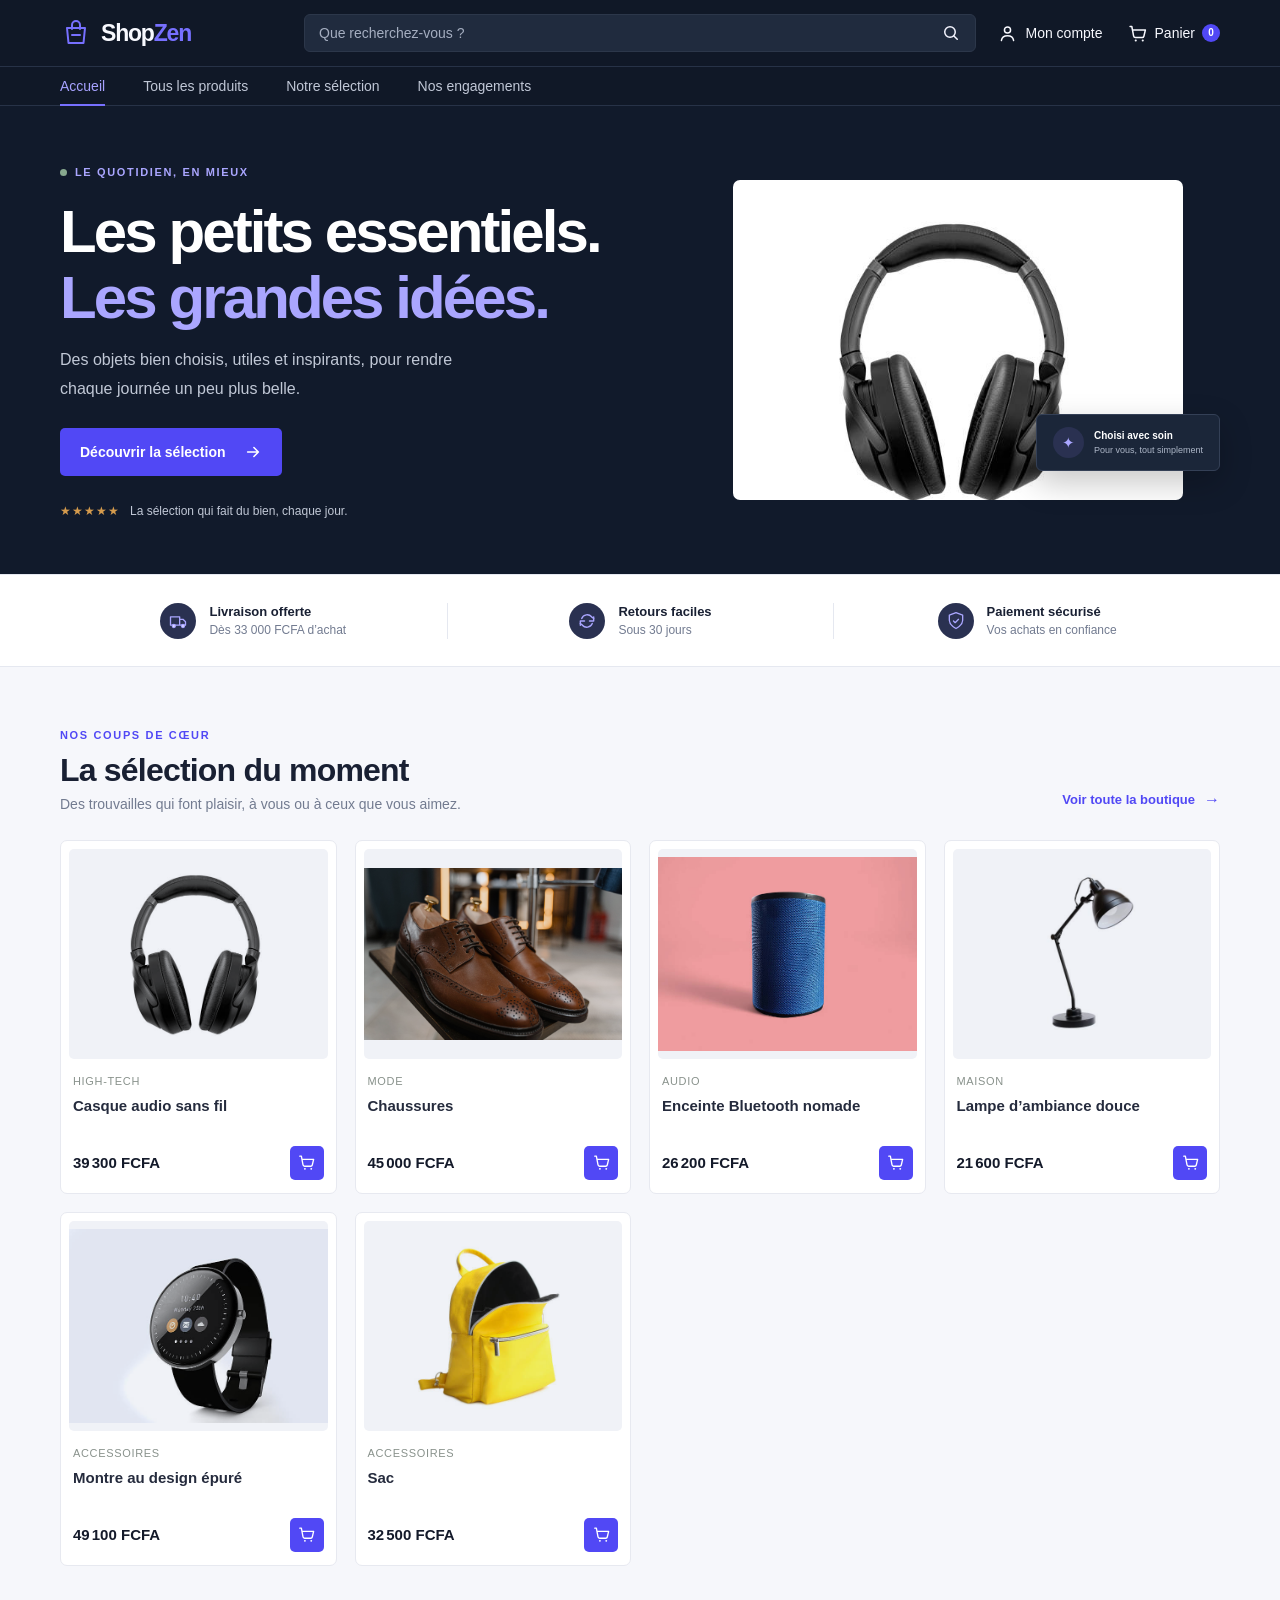
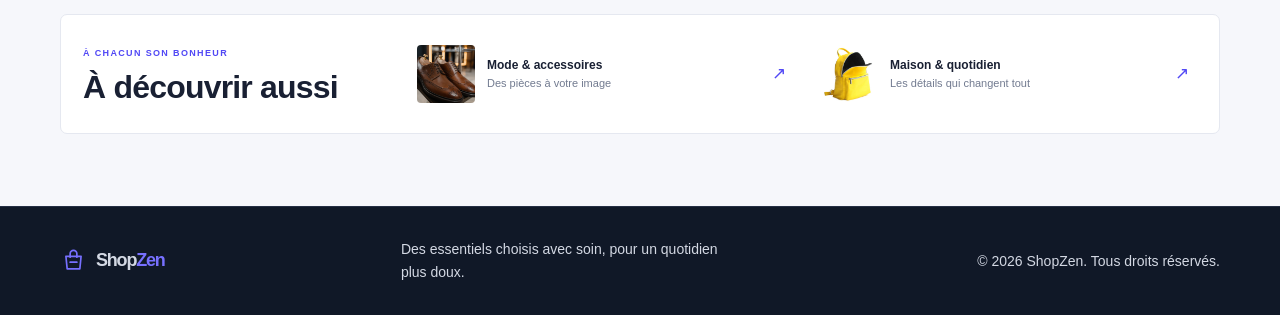
==== index.html @ 09179ea9 "Initial commit: ShopZen" ====
<!doctype html>
<html lang="fr">
  <head>
    <!-- Informations utilisées par le navigateur et les moteurs de recherche. -->
    <meta charset="UTF-8" />
    <meta name="viewport" content="width=device-width, initial-scale=1.0" />
    <meta
      name="description"
      content="Découvrez la sélection ShopZen : des objets utiles et bien pensés pour votre quotidien."
    />
    <title>ShopZen — Les essentiels du quotidien</title>
    <!-- Charge les styles de la page. -->
    <link rel="stylesheet" href="css/style.css" />
  </head>
  <body>
    <!-- Bandeau qui annonce la livraison offerte et les retours. -->
    <div class="announcement">
      <p>
        Livraison offerte dès 33 000 FCFA d’achat
        <span aria-hidden="true">✦</span> Retours gratuits sous 30 jours
      </p>
    </div>

    <!-- En-tête avec le logo, la recherche, les liens et le menu principal. -->
    <header class="site-header">
      <div class="header-main page-container">
        <!-- Le logo ramène à la page d’accueil. -->
        <a class="brand" href="index.html" aria-label="ShopZen, accueil">
          <span class="brand-mark" aria-hidden="true">
            <svg viewBox="0 0 32 32" fill="none">
              <path
                d="M7 11h18l-1.5 15h-15L7 11Z"
                stroke="currentColor"
                stroke-width="2"
                stroke-linejoin="round"
              />
              <path
                d="M12 12V8a4 4 0 0 1 8 0v4"
                stroke="currentColor"
                stroke-width="2"
                stroke-linecap="round"
              />
              <path
                d="M12 18h8"
                stroke="currentColor"
                stroke-width="2"
                stroke-linecap="round"
              />
            </svg>
          </span>
          <span>Shop<span class="brand-accent">Zen</span></span>
        </a>

        <!-- Formulaire de recherche : le texte saisi est envoyé à produits.html. -->
        <form class="search-form" action="produits.html" role="search">
          <label class="visually-hidden" for="site-search"
            >Rechercher un produit</label
          >
          <input
            id="site-search"
            type="search"
            name="recherche"
            placeholder="Que recherchez-vous ?"
            autocomplete="off"
          />
          <button type="submit" aria-label="Lancer la recherche">
            <svg viewBox="0 0 24 24" fill="none" aria-hidden="true">
              <circle
                cx="10.8"
                cy="10.8"
                r="6.3"
                stroke="currentColor"
                stroke-width="1.8"
              />
              <path
                d="m15.5 15.5 4 4"
                stroke="currentColor"
                stroke-width="1.8"
                stroke-linecap="round"
              />
            </svg>
          </button>
        </form>

        <!-- Liens vers le compte et le panier. -->
        <div class="header-actions">
          <a class="header-link account-link" href="connexion.html">
            <svg viewBox="0 0 24 24" fill="none" aria-hidden="true">
              <circle
                cx="12"
                cy="8"
                r="3.5"
                stroke="currentColor"
                stroke-width="1.7"
              />
              <path
                d="M5 20c.6-3.3 3.3-5.3 7-5.3s6.4 2 7 5.3"
                stroke="currentColor"
                stroke-width="1.7"
                stroke-linecap="round"
              />
            </svg>
            <span>Mon compte</span>
          </a>
          <a class="header-link cart-link" href="panier.html">
            <span class="cart-icon">
              <svg viewBox="0 0 24 24" fill="none" aria-hidden="true">
                <path
                  d="M3.5 4h2l2.1 11.1a2 2 0 0 0 2 1.6h7.8a2 2 0 0 0 1.9-1.5L21 8H6.2"
                  stroke="currentColor"
                  stroke-width="1.7"
                  stroke-linecap="round"
                  stroke-linejoin="round"
                />
                <circle cx="10" cy="20" r="1.2" fill="currentColor" />
                <circle cx="18" cy="20" r="1.2" fill="currentColor" />
              </svg>
            </span>
            <span>Panier</span>
            <span
              id="cart-count-header"
              class="cart-count-header"
              aria-label="0 article au panier"
              >0</span
            >
          </a>
        </div>
      </div>

      <!-- Menu de navigation principal. -->
      <nav class="main-nav" aria-label="Navigation principale">
        <div class="page-container nav-inner">
          <a class="nav-current" href="index.html">Accueil</a>
          <a href="produits.html">Tous les produits</a>
          <a href="#selection">Notre sélection</a>
          <a href="#engagements">Nos engagements</a>
        </div>
      </nav>
    </header>

    <!-- Contenu principal de la page. -->
    <main>
      <!-- Présentation de la boutique et lien vers la sélection. -->
      <section class="hero page-container" aria-labelledby="hero-title">
        <div class="hero-copy">
          <span class="eyebrow"
            ><span class="eyebrow-dot"></span> Le quotidien, en mieux</span
          >
          <h1 id="hero-title">
            Les petits essentiels.<br /><span>Les grandes idées.</span>
          </h1>
          <p>
            Des objets bien choisis, utiles et inspirants, pour rendre chaque
            journée un peu plus belle.
          </p>
          <a class="button button-primary" href="#selection">
            Découvrir la sélection
            <svg viewBox="0 0 20 20" fill="none" aria-hidden="true">
              <path
                d="M4 10h12m-5-5 5 5-5 5"
                stroke="currentColor"
                stroke-width="1.7"
                stroke-linecap="round"
                stroke-linejoin="round"
              />
            </svg>
          </a>
          <div class="hero-proof">
            <span class="proof-stars" aria-label="5 étoiles sur 5">★★★★★</span>
            <span>La sélection qui fait du bien, chaque jour.</span>
          </div>
        </div>
        <div class="hero-visual">
          <div class="hero-orb"></div>
          <div class="hero-image-wrap">
            <img
              src="images/casque.jpg"
              alt="Casque audio sélectionné par ShopZen"
            />
          </div>
          <div class="hero-note">
            <span class="note-icon" aria-hidden="true">✦</span>
            <span
              ><strong>Choisi avec soin</strong
              ><small>Pour vous, tout simplement</small></span
            >
          </div>
          <span class="hero-sparkle sparkle-one" aria-hidden="true">✳</span>
          <span class="hero-sparkle sparkle-two" aria-hidden="true">✦</span>
        </div>
      </section>

      <!-- Les principaux avantages proposés par la boutique. -->
      <section
        class="benefits"
        id="engagements"
        aria-label="Les engagements ShopZen"
      >
        <div class="page-container benefits-grid">
          <article class="benefit">
            <span class="benefit-icon" aria-hidden="true">
              <svg viewBox="0 0 24 24" fill="none">
                <path
                  d="M3 7h11v10H3zM14 10h4l3 3v4h-7z"
                  stroke="currentColor"
                  stroke-width="1.6"
                  stroke-linejoin="round"
                />
                <circle
                  cx="7"
                  cy="18"
                  r="1.8"
                  fill="white"
                  stroke="currentColor"
                  stroke-width="1.6"
                />
                <circle
                  cx="18"
                  cy="18"
                  r="1.8"
                  fill="white"
                  stroke="currentColor"
                  stroke-width="1.6"
                />
              </svg>
            </span>
            <span
              ><strong>Livraison offerte</strong
              ><small>Dès 33 000 FCFA d’achat</small></span
            >
          </article>
          <article class="benefit">
            <span class="benefit-icon" aria-hidden="true">
              <svg viewBox="0 0 24 24" fill="none">
                <path
                  d="M20 7v5h-5M4 17v-5h5"
                  stroke="currentColor"
                  stroke-width="1.7"
                  stroke-linecap="round"
                  stroke-linejoin="round"
                />
                <path
                  d="M5.7 9a7 7 0 0 1 11.8-2L20 9M4 15l2.5 2a7 7 0 0 0 11.8-2"
                  stroke="currentColor"
                  stroke-width="1.7"
                  stroke-linecap="round"
                  stroke-linejoin="round"
                />
              </svg>
            </span>
            <span
              ><strong>Retours faciles</strong
              ><small>Sous 30 jours</small></span
            >
          </article>
          <article class="benefit">
            <span class="benefit-icon" aria-hidden="true">
              <svg viewBox="0 0 24 24" fill="none">
                <path
                  d="M12 21s8-4 8-10V5l-8-3-8 3v6c0 6 8 10 8 10Z"
                  stroke="currentColor"
                  stroke-width="1.6"
                  stroke-linejoin="round"
                />
                <path
                  d="m9 12 2 2 4-4"
                  stroke="currentColor"
                  stroke-width="1.6"
                  stroke-linecap="round"
                  stroke-linejoin="round"
                />
              </svg>
            </span>
            <span
              ><strong>Paiement sécurisé</strong
              ><small>Vos achats en confiance</small></span
            >
          </article>
        </div>
      </section>

      <!-- La grille vide sera remplie avec les produits par le fichier JavaScript. -->
      <section
        class="products-section page-container"
        id="selection"
        aria-labelledby="products-title"
      >
        <div class="section-heading">
          <div>
            <span class="eyebrow">Nos coups de cœur</span>
            <h2 id="products-title">La sélection du moment</h2>
            <p>
              Des trouvailles qui font plaisir, à vous ou à ceux que vous aimez.
            </p>
          </div>
          <a class="text-link" href="produits.html"
            >Voir toute la boutique <span aria-hidden="true">→</span></a
          >
        </div>

        <div class="product-grid" id="product-grid"></div>
      </section>

      <!-- Liens qui permettent d’explorer d’autres catégories. -->
      <section
        class="category-strip page-container"
        aria-label="Explorer par catégorie"
      >
        <div class="category-intro">
          <span class="eyebrow">À chacun son bonheur</span>
          <h2>À découvrir aussi</h2>
        </div>
        <a class="category-card" href="produits.html">
          <span class="category-thumb thumb-green"
            ><img src="images/chaussure.jpg" alt=""
          /></span>
          <span
            ><strong>Mode &amp; accessoires</strong
            ><small>Des pièces à votre image</small></span
          >
          <span class="category-arrow" aria-hidden="true">↗</span>
        </a>
        <a class="category-card" href="produits.html">
          <span class="category-thumb thumb-yellow"
            ><img src="images/sac.jpg" alt=""
          /></span>
          <span
            ><strong>Maison &amp; quotidien</strong
            ><small>Les détails qui changent tout</small></span
          >
          <span class="category-arrow" aria-hidden="true">↗</span>
        </a>
      </section>
    </main>

    <!-- Bas de page avec le logo et les informations de la boutique. -->
    <footer class="site-footer">
      <div class="page-container footer-inner">
        <a class="brand footer-brand" href="index.html">
          <span class="brand-mark" aria-hidden="true">
            <svg viewBox="0 0 32 32" fill="none">
              <path
                d="M7 11h18l-1.5 15h-15L7 11Z"
                stroke="currentColor"
                stroke-width="2"
                stroke-linejoin="round"
              />
              <path
                d="M12 12V8a4 4 0 0 1 8 0v4"
                stroke="currentColor"
                stroke-width="2"
                stroke-linecap="round"
              />
              <path
                d="M12 18h8"
                stroke="currentColor"
                stroke-width="2"
                stroke-linecap="round"
              />
            </svg>
          </span>
          <span>Shop<span class="brand-accent">Zen</span></span>
        </a>
        <p>Des essentiels choisis avec soin, pour un quotidien plus doux.</p>
        <span class="copyright">© 2026 ShopZen. Tous droits réservés.</span>
      </div>
    </footer>
    <p
      id="cart-feedback"
      class="cart-feedback"
      role="status"
      aria-live="polite"
    ></p>
    <!-- Charge le script qui affiche les produits dans la grille. -->
    <script src="js/produits.js"></script>
    <script src="js/app.js"></script>
  </body>
</html>
---- css/style.css ----
:root {
  color-scheme: light;
  --ink: #202a28;
  --muted: #78817d;
  --green: #386d5b;
  --green-dark: #2d594a;
  --green-light: #eaf1ec;
  --cream: #f7f7f2;
  --line: #e9ece7;
  --white: #fff;
  --font: "Segoe UI", "Helvetica Neue", Arial, sans-serif;
}

* {
  box-sizing: border-box;
}

html {
  scroll-behavior: smooth;
}

body {
  margin: 0;
  background: var(--white);
  color: var(--ink);
  font-family: var(--font);
  -webkit-font-smoothing: antialiased;
}

a {
  color: inherit;
  text-decoration: none;
}

button,
input {
  font: inherit;
}

.page-container {
  width: min(1160px, calc(100% - 64px));
  margin-inline: auto;
}

.visually-hidden {
  position: absolute;
  width: 1px;
  height: 1px;
  padding: 0;
  margin: -1px;
  overflow: hidden;
  clip: rect(0, 0, 0, 0);
  white-space: nowrap;
  border: 0;
}

.announcement {
  min-height: 34px;
  display: grid;
  place-items: center;
  padding: 6px 16px;
  background: var(--green-dark);
  color: var(--white);
  text-align: center;
  font-size: 11px;
  letter-spacing: 0.045em;
}

.announcement p {
  margin: 0;
}

.announcement span {
  margin-inline: 10px;
  color: #c6d9c7;
}

.site-header {
  background: var(--white);
}

.header-main {
  min-height: 88px;
  display: grid;
  grid-template-columns: 210px minmax(260px, 1fr) 210px;
  align-items: center;
  gap: 34px;
}

.brand {
  display: inline-flex;
  width: fit-content;
  align-items: center;
  gap: 9px;
  color: var(--ink);
  font-size: 23px;
  font-weight: 750;
  letter-spacing: -1.2px;
}

.brand-mark {
  width: 32px;
  height: 32px;
  display: grid;
  place-items: center;
  color: var(--green);
}

.brand-mark svg {
  width: 100%;
  height: 100%;
}

.brand-accent {
  color: var(--green);
}

.search-form {
  height: 44px;
  display: flex;
  align-items: center;
  overflow: hidden;
  border: 1px solid #e5e9e4;
  border-radius: 5px;
  background: #fafbf9;
  transition:
    border-color 160ms ease,
    box-shadow 160ms ease;
}

.search-form:focus-within {
  border-color: #94b3a4;
  box-shadow: 0 0 0 3px rgb(56 109 91 / 9%);
}

.search-form input {
  width: 100%;
  height: 100%;
  padding: 0 14px;
  border: 0;
  outline: 0;
  background: transparent;
  color: var(--ink);
  font-size: 13px;
}

.search-form input::placeholder {
  color: #969e99;
}

.search-form button {
  width: 48px;
  height: 100%;
  display: grid;
  flex: 0 0 48px;
  place-items: center;
  border: 0;
  background: transparent;
  color: var(--green);
  cursor: pointer;
}

.search-form button svg {
  width: 20px;
  height: 20px;
}

.header-actions {
  display: flex;
  justify-content: flex-end;
  align-items: center;
  gap: 24px;
}

.header-link {
  display: inline-flex;
  align-items: center;
  gap: 7px;
  color: #4f5954;
  font-size: 12px;
  white-space: nowrap;
  transition: color 160ms ease;
}

.header-link:hover {
  color: var(--green);
}

.header-link > svg,
.cart-icon svg {
  width: 21px;
  height: 21px;
}

.cart-link {
  position: relative;
}

.cart-count-header {
  min-width: 18px;
  height: 18px;
  display: inline-grid;
  place-items: center;
  padding-inline: 4px;
  border-radius: 9px;
  background: #5148f5;
  color: #fff;
  font-size: 10px;
  font-weight: 700;
  line-height: 1;
}

.cart-icon {
  display: inline-flex;
}

.main-nav {
  border-top: 1px solid #f0f1ee;
  border-bottom: 1px solid var(--line);
}

.nav-inner {
  min-height: 46px;
  display: flex;
  align-items: center;
  gap: 34px;
}

.nav-inner a {
  position: relative;
  display: flex;
  height: 46px;
  align-items: center;
  color: #68716c;
  font-size: 12px;
  transition: color 160ms ease;
}

.nav-inner a:hover,
.nav-inner .nav-current {
  color: var(--green);
}

.nav-inner .nav-current::after {
  position: absolute;
  right: 0;
  bottom: -1px;
  left: 0;
  height: 2px;
  background: var(--green);
  content: "";
}

.hero {
  min-height: 450px;
  display: grid;
  grid-template-columns: 1fr 0.92fr;
  align-items: center;
  gap: 54px;
  padding-block: 56px 60px;
}

.hero-copy {
  padding-block: 8px;
}

.eyebrow {
  display: inline-flex;
  align-items: center;
  gap: 8px;
  color: var(--green);
  font-size: 10px;
  font-weight: 700;
  letter-spacing: 0.15em;
  line-height: 1.5;
  text-transform: uppercase;
}

.eyebrow-dot {
  width: 7px;
  height: 7px;
  border-radius: 50%;
  background: #88a98f;
}

.hero h1 {
  margin: 18px 0 15px;
  font-size: clamp(38px, 4.2vw, 56px);
  font-weight: 600;
  letter-spacing: -2.9px;
  line-height: 1.1;
}

.hero h1 span {
  color: var(--green);
}

.hero-copy > p {
  max-width: 435px;
  margin: 0;
  color: var(--muted);
  font-size: 14px;
  line-height: 1.8;
}

.button {
  min-height: 48px;
  display: inline-flex;
  align-items: center;
  justify-content: center;
  gap: 18px;
  margin-top: 25px;
  padding: 0 20px;
  border-radius: 4px;
  font-size: 12px;
  font-weight: 650;
  transition:
    background 160ms ease,
    transform 160ms ease;
}

.button:hover {
  transform: translateY(-1px);
}

.button-primary {
  background: var(--green);
  color: var(--white);
}

.button-primary:hover {
  background: var(--green-dark);
}

.button svg {
  width: 18px;
  height: 18px;
}

.hero-proof {
  display: flex;
  align-items: center;
  gap: 10px;
  margin-top: 28px;
  color: #818a84;
  font-size: 10px;
}

.proof-stars {
  color: #d59b4d;
  font-size: 12px;
  letter-spacing: 1px;
}

.hero-visual {
  position: relative;
  min-height: 320px;
  display: grid;
  place-items: center;
  isolation: isolate;
}

.hero-orb {
  position: absolute;
  z-index: -1;
  width: min(360px, 92%);
  aspect-ratio: 1;
  border-radius: 50%;
  background: #edf2eb;
}

.hero-image-wrap {
  width: 73%;
  height: 295px;
  display: grid;
  overflow: hidden;
  place-items: center;
  border-radius: 180px 180px 10px 10px;
  background: #e6eee5;
}

.hero-image-wrap img {
  width: 100%;
  height: 100%;
  object-fit: cover;
  mix-blend-mode: multiply;
}

.hero-note {
  position: absolute;
  right: 0;
  bottom: 29px;
  display: flex;
  align-items: center;
  gap: 10px;
  padding: 12px 16px;
  border: 1px solid #eff1ed;
  border-radius: 5px;
  background: var(--white);
  box-shadow: 0 9px 28px rgb(38 57 46 / 8%);
}

.note-icon {
  width: 31px;
  height: 31px;
  display: grid;
  place-items: center;
  border-radius: 50%;
  background: var(--green-light);
  color: var(--green);
  font-size: 15px;
}

.hero-note strong,
.hero-note small {
  display: block;
}

.hero-note strong {
  font-size: 10px;
}

.hero-note small {
  margin-top: 4px;
  color: var(--muted);
  font-size: 9px;
}

.hero-sparkle {
  position: absolute;
  color: #92ac91;
}

.sparkle-one {
  top: 38px;
  left: 14%;
  font-size: 25px;
}

.sparkle-two {
  top: 76px;
  right: 10%;
  color: #d29d5d;
  font-size: 19px;
}

.benefits {
  border-block: 1px solid var(--line);
  background: #fcfcfa;
}

.benefits-grid {
  min-height: 91px;
  display: grid;
  grid-template-columns: repeat(3, 1fr);
  align-items: center;
}

.benefit {
  display: flex;
  align-items: center;
  justify-content: center;
  gap: 13px;
}

.benefit + .benefit {
  border-left: 1px solid var(--line);
}

.benefit-icon {
  width: 36px;
  height: 36px;
  display: grid;
  place-items: center;
  border-radius: 50%;
  background: var(--green-light);
  color: var(--green);
}

.benefit-icon svg {
  width: 20px;
  height: 20px;
}

.benefit strong,
.benefit small {
  display: block;
}

.benefit strong {
  font-size: 11px;
  font-weight: 650;
}

.benefit small {
  margin-top: 4px;
  color: var(--muted);
  font-size: 10px;
}

.products-section {
  padding-block: 74px 62px;
}

.section-heading {
  display: flex;
  align-items: flex-end;
  justify-content: space-between;
  gap: 24px;
  margin-bottom: 28px;
}

.section-heading h2,
.category-intro h2 {
  margin: 8px 0 7px;
  font-size: 27px;
  font-weight: 600;
  letter-spacing: -0.8px;
}

.section-heading p {
  margin: 0;
  color: var(--muted);
  font-size: 12px;
}

.text-link {
  display: inline-flex;
  align-items: center;
  gap: 9px;
  padding-bottom: 3px;
  color: var(--green);
  font-size: 11px;
  font-weight: 650;
  white-space: nowrap;
}

.text-link span {
  font-size: 16px;
  transition: transform 160ms ease;
}

.text-link:hover span {
  transform: translateX(3px);
}

.product-grid {
  display: grid;
  grid-template-columns: repeat(4, minmax(0, 1fr));
  gap: 20px;
}

.product-card {
  min-width: 0;
}

.product-image {
  position: relative;
  height: 245px;
  display: grid;
  overflow: hidden;
  place-items: center;
  border-radius: 5px;
}

.product-image-sand {
  background: #f2eee5;
}

.product-image-blue {
  background: #e9f0f2;
}

.product-image-lilac {
  background: #f0edf1;
}

.product-image-peach {
  background: #f4eee8;
}

.product-image img {
  width: 100%;
  height: 100%;
  object-fit: cover;
  transition: transform 250ms ease;
}

.product-card:hover .product-image img {
  transform: scale(1.04);
}

.product-label {
  position: absolute;
  z-index: 1;
  top: 12px;
  left: 12px;
  padding: 6px 9px;
  border-radius: 3px;
  background: var(--white);
  color: var(--green-dark);
  font-size: 9px;
  font-weight: 650;
}

.label-new {
  background: var(--green);
  color: var(--white);
}

.label-limited {
  background: #fff7e8;
  color: #9a6a2e;
}

.quick-view {
  position: absolute;
  right: 10px;
  bottom: 10px;
  left: 10px;
  display: flex;
  min-height: 36px;
  align-items: center;
  justify-content: center;
  gap: 7px;
  border-radius: 3px;
  background: rgb(255 255 255 / 94%);
  color: var(--ink);
  font-size: 10px;
  font-weight: 650;
  opacity: 0;
  transform: translateY(5px);
  transition:
    opacity 180ms ease,
    transform 180ms ease;
}

.product-card:hover .quick-view,
.product-card:focus-within .quick-view {
  opacity: 1;
  transform: translateY(0);
}

.product-info {
  padding: 14px 1px 0;
}

.product-category {
  color: #89928c;
  font-size: 9px;
  letter-spacing: 0.06em;
  text-transform: uppercase;
}

.product-info h3 {
  margin: 6px 0 12px;
  font-size: 12px;
  font-weight: 600;
}

.product-info h3 a:hover {
  color: var(--green);
}

.product-bottom {
  display: flex;
  align-items: center;
  justify-content: space-between;
}

.price {
  font-size: 12px;
  font-weight: 700;
}

.rating {
  color: #747d77;
  font-size: 10px;
}

.rating span {
  color: #d59b4d;
}

.category-strip {
  display: grid;
  grid-template-columns: 0.8fr 1fr 1fr;
  align-items: center;
  gap: 18px;
  margin-bottom: 72px;
  padding: 22px;
  border: 1px solid var(--line);
  border-radius: 5px;
  background: #fcfcfa;
}

.category-intro h2 {
  margin-bottom: 0;
  font-size: 19px;
}

.category-intro .eyebrow {
  font-size: 9px;
}

.category-card {
  min-width: 0;
  display: flex;
  align-items: center;
  gap: 12px;
  padding: 8px;
  border-radius: 4px;
  transition: background 160ms ease;
}

.category-card:hover {
  background: var(--white);
}

.category-thumb {
  width: 58px;
  height: 58px;
  flex: 0 0 58px;
  overflow: hidden;
  border-radius: 4px;
}

.category-thumb img {
  width: 100%;
  height: 100%;
  object-fit: cover;
}

.thumb-green {
  background: #e6eee5;
}

.thumb-yellow {
  background: #f3eee2;
}

.category-card strong,
.category-card small {
  display: block;
}

.category-card strong {
  font-size: 10px;
  font-weight: 650;
}

.category-card small {
  margin-top: 5px;
  color: var(--muted);
  font-size: 9px;
}

.category-arrow {
  margin-left: auto;
  color: var(--green);
  font-size: 17px;
}

/* Pied de page et textes suffisamment contrastés pour être lisibles. */
.site-footer {
  border-top: 1px solid #dfe5df;
  background: #f4f6f2;
}

.footer-inner {
  min-height: 108px;
  display: flex;
  align-items: center;
  justify-content: space-between;
  gap: 20px;
  padding-block: 18px;
}

.footer-brand {
  font-size: 18px;
}

.footer-brand .brand-mark {
  width: 27px;
  height: 27px;
}

.footer-inner p,
.copyright {
  color: #4f5954;
  font-size: 13px;
  line-height: 1.6;
}

.footer-inner p {
  max-width: 340px;
  margin: 0;
}

.copyright {
  font-size: 12px;
}

@media (max-width: 900px) {
  .page-container {
    width: min(100% - 44px, 760px);
  }

  .header-main {
    grid-template-columns: auto minmax(180px, 1fr) auto;
    gap: 20px;
  }

  .brand {
    font-size: 20px;
  }

  .header-actions {
    gap: 14px;
  }

  .header-link span:not(.cart-icon) {
    display: none;
  }

  .hero {
    min-height: 395px;
    gap: 24px;
  }

  .hero-image-wrap {
    height: 260px;
  }

  .product-grid {
    grid-template-columns: repeat(2, minmax(0, 1fr));
    row-gap: 28px;
  }

  .product-image {
    height: clamp(200px, 34vw, 285px);
  }

  .category-strip {
    grid-template-columns: 1fr 1fr;
  }

  .category-intro {
    grid-column: 1 / -1;
  }
}

@media (max-width: 600px) {
  .page-container {
    width: calc(100% - 36px);
  }

  .announcement {
    font-size: 9px;
  }

  .announcement span {
    margin-inline: 5px;
  }

  .header-main {
    min-height: auto;
    grid-template-columns: 1fr auto;
    gap: 12px;
    padding-block: 15px;
  }

  .brand {
    font-size: 20px;
  }

  .brand-mark {
    width: 28px;
    height: 28px;
  }

  .header-actions {
    gap: 13px;
  }

  .header-link > svg,
  .cart-icon svg {
    width: 20px;
    height: 20px;
  }

  .search-form {
    grid-column: 1 / -1;
    grid-row: 2;
    height: 40px;
  }

  .nav-inner {
    min-height: 42px;
    gap: 23px;
    overflow-x: auto;
    scrollbar-width: none;
  }

  .nav-inner::-webkit-scrollbar {
    display: none;
  }

  .nav-inner a {
    height: 42px;
    flex: 0 0 auto;
    font-size: 11px;
  }

  .hero {
    grid-template-columns: 1fr;
    gap: 0;
    padding-block: 45px 32px;
  }

  .hero h1 {
    margin-top: 14px;
    font-size: clamp(38px, 10vw, 49px);
    letter-spacing: -2.3px;
  }

  .hero-copy > p {
    max-width: 400px;
    font-size: 13px;
  }

  .hero-proof {
    margin-top: 20px;
  }

  .hero-visual {
    min-height: 275px;
    margin-top: 16px;
  }

  .hero-orb {
    width: min(275px, 76%);
  }

  .hero-image-wrap {
    width: 68%;
    height: 245px;
  }

  .hero-note {
    right: 0;
    bottom: 15px;
    padding: 9px 11px;
  }

  .benefits-grid {
    grid-template-columns: 1fr;
    padding-block: 8px;
  }

  .benefit {
    justify-content: flex-start;
    padding: 11px 8px;
  }

  .benefit + .benefit {
    border-top: 1px solid var(--line);
    border-left: 0;
  }

  .products-section {
    padding-block: 53px 43px;
  }

  .section-heading {
    align-items: flex-start;
    flex-direction: column;
    gap: 14px;
    margin-bottom: 21px;
  }

  .section-heading h2 {
    font-size: 24px;
  }

  .section-heading p {
    max-width: 320px;
    line-height: 1.6;
  }

  .product-grid {
    gap: 24px 12px;
  }

  .product-image {
    height: clamp(155px, 47vw, 235px);
  }

  .product-label {
    top: 8px;
    left: 8px;
    padding: 5px 6px;
    font-size: 8px;
  }

  .quick-view {
    display: none;
  }

  .product-info {
    padding-top: 10px;
  }

  .product-info h3 {
    min-height: 30px;
    margin: 5px 0 8px;
    font-size: 11px;
    line-height: 1.4;
  }

  .category-strip {
    grid-template-columns: 1fr;
    gap: 9px;
    margin-bottom: 45px;
    padding: 16px 12px;
  }

  .category-intro {
    grid-column: auto;
    padding: 0 6px 5px;
  }

  .category-card {
    padding: 7px 5px;
  }

  .footer-inner {
    min-height: 120px;
    align-items: flex-start;
    justify-content: center;
    flex-direction: column;
    gap: 8px;
    padding-block: 18px;
  }

  .footer-inner p,
  .copyright {
    font-size: 12px;
  }
}

/* Mise en page du catalogue et de la fiche produit. */
.catalog-page,
.detail-page {
  min-height: 60vh;
}

.breadcrumbs {
  display: flex;
  flex-wrap: wrap;
  align-items: center;
  gap: 10px;
  padding-top: 25px;
  color: var(--muted);
  font-size: 11px;
}

.breadcrumbs a:hover {
  color: var(--green);
}

.breadcrumbs [aria-current="page"] {
  color: var(--ink);
}

.catalog-section {
  padding-top: 49px;
}

.catalog-heading {
  align-items: flex-end;
  margin-bottom: 31px;
}

.catalog-heading h1,
.detail-intro h1 {
  margin: 9px 0 8px;
  font-size: clamp(30px, 4vw, 40px);
  font-weight: 600;
  letter-spacing: -1.5px;
}

.catalog-heading p,
.detail-intro p {
  max-width: 540px;
  margin: 0;
  color: var(--muted);
  font-size: 13px;
  line-height: 1.7;
}

.catalog-note {
  padding: 10px 13px;
  border: 1px solid var(--line);
  border-radius: 4px;
  background: #fcfcfa;
  color: var(--green);
  font-size: 10px;
  white-space: nowrap;
}

.catalog-section .product-grid {
  row-gap: 32px;
}

/* Taille des images dans la page qui présente tous les produits. */
.catalog-section .product-image {
  height: 270px;
  background: var(--cream);
}

.detail-header {
  grid-template-columns: 1fr auto;
}

/* Présentation de la fiche produit et de son message par défaut. */
.detail-page {
  padding-bottom: 70px;
}

.product-detail-section {
  max-width: 900px;
  margin: 0 auto;
  padding-top: 42px;
}

.detail-intro {
  margin-bottom: 25px;
}

.detail-intro h1 {
  font-size: clamp(28px, 4vw, 36px);
}

.product-detail-content {
  min-height: 300px;
  display: grid;
  place-items: center;
  padding: 32px;
  border: 1px solid var(--line);
  border-radius: 6px;
  background: #fcfcfa;
}

.product-detail-content.has-product {
  grid-template-columns: minmax(0, 1fr) minmax(0, 1fr);
  align-items: center;
  gap: 32px;
  place-items: stretch;
}

.detail-product-image {
  width: 100%;
  aspect-ratio: 1;
  object-fit: contain;
  background: #fff;
}

.detail-product-info h2 {
  margin: 12px 0;
  font-size: 26px;
}

.detail-product-description {
  color: var(--muted);
  font-size: 14px;
  line-height: 1.7;
}

.detail-product-price {
  margin: 22px 0 0;
  color: var(--green-dark);
  font-size: 21px;
  font-weight: 700;
}

.detail-empty {
  max-width: 390px;
  text-align: center;
}

.detail-empty-icon {
  width: 46px;
  height: 46px;
  display: inline-grid;
  place-items: center;
  border-radius: 50%;
  background: var(--green-light);
  color: var(--green);
  font-size: 20px;
}

.detail-empty h2 {
  margin: 16px 0 8px;
  font-size: 20px;
  font-weight: 600;
}

.detail-empty p {
  margin: 0;
  color: var(--muted);
  font-size: 12px;
  line-height: 1.7;
}

.detail-empty .button {
  margin-top: 19px;
}

.detail-back-link {
  display: inline-block;
  margin-top: 20px;
  color: var(--green);
  font-size: 12px;
  font-weight: 600;
}

.detail-back-link:hover {
  color: var(--green-dark);
}

@media (max-width: 900px) {
  /* Images de catalogue adaptées aux écrans moyens. */
  .catalog-section .product-image {
    height: clamp(220px, 34vw, 285px);
  }
}

@media (max-width: 600px) {
  /* Ajustements du catalogue et de la fiche produit sur téléphone. */
  .catalog-section {
    padding-top: 35px;
  }

  .catalog-heading {
    gap: 15px;
    margin-bottom: 24px;
  }

  .catalog-note {
    white-space: normal;
  }

  .catalog-section .product-image {
    height: clamp(155px, 47vw, 235px);
  }

  .detail-header {
    grid-template-columns: 1fr auto;
  }

  .detail-header .header-link:not(:last-child) {
    display: none;
  }

  .product-detail-section {
    padding-top: 30px;
  }

  .product-detail-content {
    min-height: 260px;
    padding: 22px 16px;
  }

  .product-detail-content.has-product {
    grid-template-columns: 1fr;
    gap: 20px;
  }

  .detail-product-info h2 {
    font-size: 22px;
  }

  .detail-page {
    padding-bottom: 45px;
  }
}

/* Direction visuelle inspirée de la maquette ShopZen. */
:root {
  --ink: #192033;
  --muted: #727b90;
  --green: #5148f5;
  --green-dark: #111a2b;
  --green-light: #eeefff;
  --cream: #f0f2f7;
  --line: #e5e8f0;
  --white: #fff;
}

body {
  background: #f6f7fb;
  color: var(--ink);
}

.announcement {
  display: none;
}

.site-header,
.main-nav {
  background: #101827;
  color: #fff;
}

.header-main {
  min-height: 66px;
}

.brand,
.header-link {
  color: #f8f9ff;
}

.brand-mark,
.brand-accent {
  color: #7770ff;
}

.search-form {
  height: 38px;
  border-color: #2c374a;
  border-radius: 6px;
  background: #202b3e;
}

.search-form:focus-within {
  border-color: #7770ff;
  box-shadow: 0 0 0 3px rgb(119 112 255 / 18%);
}

.search-form input,
.search-form button {
  color: #f4f5ff;
}

.search-form input::placeholder {
  color: #a5aec0;
}

.header-link:hover,
.nav-inner a:hover,
.nav-inner .nav-current {
  color: #a7a2ff;
}

.main-nav {
  border-color: #273247;
}

.nav-inner {
  min-height: 38px;
}

.nav-inner a {
  height: 38px;
  color: #c0c7d6;
}

.nav-inner .nav-current::after {
  background: #7770ff;
}

.hero.page-container {
  width: 100%;
  max-width: none;
  min-height: 420px;
  grid-template-columns: minmax(0, 1fr) minmax(0, 0.9fr);
  padding: 48px max(32px, calc((100% - 1160px) / 2));
  background: #111a2b;
  color: #fff;
}

.hero .eyebrow,
.hero h1 span {
  color: #aaa6ff;
}

.hero-copy > p,
.hero-proof {
  color: #c1c8d6;
}

.hero-image-wrap {
  width: 86%;
  height: 320px;
  border-radius: 7px;
  background: #202b3e;
}

.hero-image-wrap img {
  mix-blend-mode: normal;
}

.hero-orb,
.hero-sparkle {
  display: none;
}

.hero-note {
  border-color: #344056;
  border-radius: 6px;
  background: #1b2639;
  color: #fff;
  box-shadow: 0 12px 32px rgb(0 0 0 / 22%);
}

.hero-note small {
  color: #aeb7c8;
}

.note-icon,
.benefit-icon {
  background: #2a3151;
  color: #aaa6ff;
}

.button {
  border-radius: 5px;
}

.button-primary {
  background: #5148f5;
}

.button-primary:hover {
  background: #4138db;
}

.benefits {
  background: #fff;
}

.products-section {
  padding-block: 58px 48px;
}

.product-grid {
  gap: 18px;
}

.product-card {
  padding: 8px 8px 13px;
  overflow: hidden;
  border: 1px solid #e7e9f0;
  border-radius: 7px;
  background: #fff;
  transition:
    border-color 180ms ease,
    transform 180ms ease,
    box-shadow 180ms ease;
}

.product-card:hover {
  transform: translateY(-3px);
  border-color: #d0d0ff;
  box-shadow: 0 12px 24px rgb(28 35 64 / 8%);
}

.product-image,
.catalog-section .product-image {
  height: 210px;
  border-radius: 5px;
  background: #f0f2f7;
}

.product-image img {
  object-fit: contain;
  mix-blend-mode: multiply;
}

.quick-view {
  right: 8px;
  bottom: 8px;
  left: 8px;
  border-radius: 4px;
  background: rgb(81 72 245 / 94%);
  color: #fff;
}

.product-info {
  padding: 12px 4px 0;
}

.product-info h3 {
  min-height: 30px;
  margin: 6px 0 9px;
  color: #252b3d;
  font-size: 13px;
}

.price {
  color: #141a2a;
  font-size: 13px;
}

.quick-add {
  width: 34px;
  height: 34px;
  display: grid;
  flex: 0 0 34px;
  place-items: center;
  border: 0;
  border-radius: 5px;
  background: #5148f5;
  color: #fff;
  cursor: pointer;
  transition:
    background 160ms ease,
    transform 160ms ease;
}

.quick-add:hover {
  background: #4138db;
  transform: translateY(-1px);
}

.quick-add:focus-visible {
  outline: 2px solid #5148f5;
  outline-offset: 3px;
}

.quick-add svg {
  width: 19px;
  height: 19px;
}

.category-strip {
  border-radius: 7px;
  background: #fff;
}

.category-card:hover {
  background: #f6f6ff;
}

.catalog-page {
  width: min(1240px, calc(100% - 48px));
  min-height: 70vh;
}

.catalog-layout {
  display: grid;
  grid-template-columns: 220px minmax(0, 1fr);
  align-items: start;
  gap: 30px;
  padding-top: 26px;
}

.filter-sidebar {
  position: sticky;
  top: 20px;
  padding: 18px;
  border: 1px solid var(--line);
  border-radius: 7px;
  background: #fff;
}

.filter-heading {
  display: flex;
  align-items: center;
  justify-content: space-between;
  padding-bottom: 14px;
  border-bottom: 1px solid var(--line);
}

.filter-heading h2 {
  margin: 0;
  font-size: 16px;
}

.filter-heading button {
  padding: 4px 0;
  border: 0;
  background: none;
  color: var(--green);
  font-size: 11px;
  cursor: pointer;
}

.filter-group {
  display: grid;
  gap: 11px;
  margin: 18px 0 0;
  padding: 0;
  border: 0;
}

.filter-group legend,
.price-filter > label {
  margin-bottom: 2px;
  color: var(--ink);
  font-size: 12px;
  font-weight: 700;
}

.filter-group label {
  display: flex;
  align-items: center;
  gap: 9px;
  color: #566075;
  font-size: 12px;
  cursor: pointer;
}

.filter-group input[type="checkbox"] {
  width: 15px;
  height: 15px;
  margin: 0;
  accent-color: #5148f5;
}

.price-filter {
  grid-template-columns: 1fr auto;
  align-items: center;
  padding-top: 16px;
  border-top: 1px solid var(--line);
}

.price-filter > label {
  margin: 0;
}

.price-filter output {
  color: var(--green);
  font-size: 11px;
  font-weight: 700;
}

.price-filter input[type="range"] {
  grid-column: 1 / -1;
  width: 100%;
  accent-color: #5148f5;
}

.catalog-section {
  min-width: 0;
  padding-top: 0;
}

.catalog-heading {
  margin-bottom: 22px;
}

.catalog-heading h1 {
  font-size: clamp(27px, 3vw, 34px);
}

.catalog-note {
  border: 0;
  background: transparent;
  color: var(--muted);
}

.catalog-section .product-grid {
  grid-template-columns: repeat(3, minmax(0, 1fr));
  gap: 16px;
}

.empty-results {
  padding: 24px;
  border: 1px dashed #c8cce0;
  border-radius: 6px;
  background: #fff;
  color: var(--muted);
  font-size: 13px;
  text-align: center;
}

.product-detail-content {
  border-color: var(--line);
  border-radius: 7px;
  background: #fff;
}

.detail-product-image {
  max-height: 420px;
  border-radius: 6px;
  background: #f0f2f7;
  mix-blend-mode: multiply;
}

.detail-product-price {
  color: #5148f5;
}

.detail-back-link,
.breadcrumbs a:hover {
  color: #5148f5;
}

.cart-page {
  min-height: 68vh;
}

.cart-empty {
  min-height: 430px;
  display: flex;
  align-items: center;
  justify-content: center;
  flex-direction: column;
  padding-block: 40px;
  text-align: center;
}

#cart-empty[hidden] {
  display: none !important;
}

.cart-empty-icon {
  width: 74px;
  height: 74px;
  display: grid;
  place-items: center;
  margin-bottom: 22px;
  border-radius: 50%;
  background: #eeefff;
  color: #5148f5;
  font-size: 34px;
}

.cart-empty h1 {
  margin: 10px 0;
  font-size: clamp(26px, 4vw, 34px);
}

.cart-empty p {
  max-width: 420px;
  margin: 0;
  color: var(--muted);
  font-size: 13px;
  line-height: 1.7;
}

.cart-feedback {
  position: fixed;
  z-index: 20;
  top: 20px;
  right: 20px;
  max-width: min(360px, calc(100vw - 40px));
  margin: 0;
  padding: 14px 18px 14px 44px;
  border: 1px solid #b7e4c7;
  border-radius: 7px;
  background: #fff;
  color: #17603a;
  font-size: 13px;
  font-weight: 600;
  box-shadow: 0 12px 30px rgb(20 26 48 / 18%);
  opacity: 0;
  visibility: hidden;
  transform: translateY(-10px);
  transition:
    opacity 180ms ease,
    transform 180ms ease,
    visibility 180ms ease;
}

.cart-feedback::before {
  position: absolute;
  top: 50%;
  left: 16px;
  width: 19px;
  height: 19px;
  display: grid;
  place-items: center;
  border-radius: 50%;
  background: #24854d;
  color: #fff;
  content: "\2713";
  transform: translateY(-50%);
}

.cart-feedback.is-visible {
  opacity: 1;
  visibility: visible;
  transform: translateY(0);
}

.cart-heading {
  display: flex;
  align-items: flex-end;
  justify-content: space-between;
  gap: 20px;
  margin: 44px 0 24px;
}

.cart-heading h1 {
  margin: 8px 0 0;
  font-size: clamp(28px, 4vw, 38px);
}

.cart-heading > p {
  color: var(--muted);
  font-size: 14px;
}

.cart-layout {
  display: grid;
  grid-template-columns: minmax(0, 1fr) 290px;
  align-items: start;
  gap: 24px;
  margin-bottom: 60px;
}

.cart-items {
  border-top: 1px solid var(--line);
}

.cart-item {
  display: grid;
  grid-template-columns: 110px minmax(0, 1fr) auto;
  align-items: center;
  gap: 18px;
  padding: 16px 0;
  border-bottom: 1px solid var(--line);
}

.cart-item > img {
  width: 110px;
  aspect-ratio: 1;
  border-radius: 6px;
  background: #f0f2f7;
  object-fit: contain;
  mix-blend-mode: multiply;
}

.cart-item-info h2 {
  margin: 7px 0;
  font-size: 16px;
}

.cart-item-info p {
  margin: 0;
  color: var(--muted);
  font-size: 13px;
}

.cart-item-actions {
  display: grid;
  justify-items: end;
  gap: 9px;
}

.quantity-control {
  display: flex;
  align-items: center;
  gap: 13px;
  border: 1px solid var(--line);
  border-radius: 5px;
}

.quantity-control button {
  width: 32px;
  height: 32px;
  border: 0;
  background: transparent;
  color: var(--ink);
  font-size: 18px;
  cursor: pointer;
}

.quantity-control span {
  min-width: 16px;
  text-align: center;
}

.cart-item-actions > strong {
  font-size: 14px;
}

.remove-item {
  width: 34px;
  height: 34px;
  display: grid;
  place-items: center;
  padding: 0;
  border: 0;
  border-radius: 5px;
  background: transparent;
  color: #d92d3a;
  cursor: pointer;
}

.remove-item:hover {
  background: #fff0f1;
}

.remove-item:focus-visible {
  outline: 2px solid #d92d3a;
  outline-offset: 2px;
}

.remove-item svg {
  width: 19px;
  height: 19px;
}

.cart-summary {
  padding: 20px;
  border: 1px solid var(--line);
  border-radius: 7px;
  background: #fff;
}

.cart-summary h2 {
  margin: 0 0 20px;
  font-size: 17px;
}

.cart-total-row {
  display: flex;
  justify-content: space-between;
  padding: 16px 0;
  border-top: 1px solid var(--line);
  font-size: 14px;
}

.cart-summary .button {
  width: 100%;
  margin-top: 10px;
}

.site-footer {
  border-color: #252f44;
  background: #101827;
}

.footer-inner .brand,
.footer-inner p,
.footer-inner .copyright {
  color: #d3d8e3;
}

@media (max-width: 900px) {
  .hero.page-container {
    padding-inline: 32px;
  }

  .catalog-layout {
    grid-template-columns: 190px minmax(0, 1fr);
    gap: 18px;
  }

  .catalog-section .product-grid {
    grid-template-columns: repeat(2, minmax(0, 1fr));
  }
}

@media (max-width: 600px) {
  .header-main {
    min-height: auto;
  }

  .hero.page-container {
    width: 100%;
    padding: 38px 18px 30px;
  }

  .hero-image-wrap {
    width: 78%;
    height: 235px;
  }

  .catalog-page {
    width: calc(100% - 36px);
  }

  .catalog-layout {
    grid-template-columns: 1fr;
    gap: 20px;
  }

  .filter-sidebar {
    position: static;
    padding: 14px;
  }

  .filter-group:not(.price-filter) {
    grid-template-columns: repeat(2, minmax(0, 1fr));
  }

  .filter-group legend {
    grid-column: 1 / -1;
  }

  .catalog-section .product-grid {
    grid-template-columns: repeat(2, minmax(0, 1fr));
    gap: 12px;
  }

  .catalog-section .product-image {
    height: clamp(145px, 42vw, 210px);
  }

  .cart-empty {
    min-height: 390px;
  }

  .cart-feedback {
    top: 12px;
    right: 12px;
    max-width: calc(100vw - 24px);
  }

  .cart-layout {
    grid-template-columns: 1fr;
  }

  .cart-item {
    grid-template-columns: 76px minmax(0, 1fr);
    gap: 12px;
  }

  .cart-item > img {
    width: 76px;
  }

  .cart-item-actions {
    grid-column: 2;
    grid-template-columns: auto 1fr auto;
    align-items: center;
    justify-items: start;
  }

  .cart-item-actions > strong {
    justify-self: end;
  }

  .cart-heading {
    align-items: flex-start;
  }
}

@media (min-width: 901px) {
  body {
    font-size: 16px;
  }

  .header-link,
  .nav-inner a,
  .search-form input {
    font-size: 14px;
  }

  .nav-inner {
    gap: 38px;
  }

  .eyebrow {
    font-size: 11px;
  }

  .hero h1 {
    font-size: 60px;
  }

  .hero-copy > p {
    font-size: 16px;
  }

  .hero-proof {
    font-size: 12px;
  }

  .button {
    font-size: 14px;
  }

  .benefit strong {
    font-size: 13px;
  }

  .benefit small {
    font-size: 12px;
  }

  .section-heading h2,
  .category-intro h2 {
    font-size: 32px;
  }

  .section-heading p {
    font-size: 14px;
  }

  .text-link {
    font-size: 13px;
  }

  .product-category {
    font-size: 11px;
  }

  .product-info h3 {
    min-height: 42px;
    font-size: 15px;
    line-height: 1.4;
  }

  .price {
    font-size: 15px;
  }

  .quick-view {
    font-size: 12px;
  }

  .category-card strong {
    font-size: 12px;
  }

  .category-card small {
    font-size: 11px;
  }

  .breadcrumbs {
    font-size: 13px;
  }

  .catalog-heading h1,
  .detail-intro h1 {
    font-size: 40px;
  }

  .catalog-heading p,
  .detail-intro p {
    font-size: 15px;
  }

  .catalog-note {
    font-size: 12px;
  }

  .filter-heading h2 {
    font-size: 18px;
  }

  .filter-heading button,
  .filter-group legend,
  .filter-group label,
  .price-filter > label {
    font-size: 14px;
  }

  .price-filter output {
    font-size: 13px;
  }

  .empty-results {
    font-size: 15px;
  }

  .detail-product-info h2 {
    font-size: 30px;
  }

  .detail-product-description {
    font-size: 16px;
  }

  .detail-product-price {
    font-size: 25px;
  }

  .detail-back-link {
    font-size: 14px;
  }

  .cart-empty h1 {
    font-size: 38px;
  }

  .cart-empty p {
    font-size: 15px;
  }

  .footer-inner p,
  .copyright {
    font-size: 14px;
  }
}

@media (max-width: 900px) {
  .header-link .cart-count-header {
    display: inline-grid;
  }
}

.signup-page {
  min-height: 100vh;
  display: grid;
  place-items: center;
  padding: 36px 18px;
  background: #eaf0ff;
  color: #202938;
}

.signup-card {
  width: min(100%, 560px);
  padding: 38px 40px 30px;
  border: 1px solid rgb(255 255 255 / 75%);
  border-radius: 18px;
  background: #fff;
  box-shadow: 0 16px 34px rgb(35 53 89 / 12%);
}

.signup-brand {
  display: block;
  width: fit-content;
  margin: 0 auto 12px;
  color: #1d2636;
  font-size: 17px;
  font-weight: 750;
}

.signup-brand span {
  color: #5148f5;
}

.signup-heading {
  margin-bottom: 30px;
  text-align: center;
}

.signup-heading h1 {
  margin: 0;
  color: #202938;
  font-size: clamp(30px, 5vw, 36px);
  font-weight: 700;
}

.signup-heading p {
  margin: 8px 0 0;
  color: #777f8b;
  font-size: 15px;
}

.signup-form {
  display: grid;
  gap: 19px;
}

.signup-name-fields {
  display: grid;
  grid-template-columns: repeat(2, minmax(0, 1fr));
  gap: 16px;
}

.signup-field {
  display: grid;
  gap: 7px;
}

.signup-field label {
  color: #333c4a;
  font-size: 14px;
  font-weight: 500;
}

.signup-field input {
  width: 100%;
  height: 54px;
  padding: 0 16px;
  border: 1px solid #e1e4eb;
  border-radius: 14px;
  outline: none;
  background: #fff;
  color: #202938;
  font-size: 15px;
  transition:
    border-color 160ms ease,
    box-shadow 160ms ease;
}

.signup-field input::placeholder {
  color: #a0a6b1;
}

.signup-field input:focus {
  border-color: #716af7;
  box-shadow: 0 0 0 3px rgb(81 72 245 / 12%);
}

.signup-password-wrap {
  position: relative;
}

.signup-password-wrap input {
  padding-right: 54px;
}

.password-toggle {
  position: absolute;
  top: 50%;
  right: 12px;
  width: 34px;
  height: 34px;
  display: grid;
  place-items: center;
  padding: 0;
  border: 0;
  border-radius: 6px;
  background: transparent;
  color: #8d95a3;
  cursor: pointer;
  transform: translateY(-50%);
}

.password-toggle:hover {
  background: #f2f2ff;
  color: #5148f5;
}

.password-toggle svg {
  width: 20px;
  height: 20px;
}

.password-toggle[aria-pressed="true"] .password-eye-slash {
  display: none;
}

.signup-hint {
  color: #858d99;
  font-size: 12px;
}

.signup-consent {
  display: flex;
  align-items: flex-start;
  gap: 10px;
  color: #454d5b;
  font-size: 13px;
  line-height: 1.6;
  cursor: pointer;
}

.signup-consent input {
  width: 19px;
  height: 19px;
  flex: 0 0 19px;
  margin: 1px 0 0;
  accent-color: #5148f5;
}

.signup-consent a,
.signup-login a {
  color: #5148f5;
  font-weight: 600;
}

.signup-consent a:hover,
.signup-login a:hover {
  text-decoration: underline;
}

.signup-feedback {
  display: none;
  margin: -5px 0 0;
  color: #17603a;
  font-size: 13px;
  line-height: 1.5;
}

.signup-feedback.is-success {
  display: block;
}

.signup-submit {
  min-height: 54px;
  border: 0;
  border-radius: 13px;
  background: #5148e8;
  color: #fff;
  font-size: 15px;
  font-weight: 600;
  cursor: pointer;
  transition:
    background 160ms ease,
    transform 160ms ease;
}

.signup-submit:hover {
  background: #4138d7;
  transform: translateY(-1px);
}

.signup-submit:focus-visible,
.password-toggle:focus-visible {
  outline: 2px solid #5148f5;
  outline-offset: 3px;
}

.signup-login {
  margin: 25px 0 0;
  color: #646d7a;
  font-size: 14px;
  text-align: center;
}

.signup-home-link {
  display: block;
  width: fit-content;
  margin: 15px auto 0;
  color: #777f8b;
  font-size: 12px;
}

.signup-home-link:hover {
  color: #5148f5;
}

.signup-legal {
  position: absolute;
  width: 1px;
  height: 1px;
  overflow: hidden;
  clip-path: inset(50%);
  white-space: nowrap;
}

@media (max-width: 520px) {
  .signup-page {
    padding: 16px 12px;
  }

  .signup-card {
    padding: 28px 20px 24px;
    border-radius: 14px;
  }

  .signup-heading {
    margin-bottom: 24px;
  }

  .signup-form {
    gap: 16px;
  }

  .signup-name-fields {
    gap: 10px;
  }

  .signup-field input {
    height: 50px;
    padding-inline: 12px;
    border-radius: 11px;
  }

  .signup-password-wrap input {
    padding-right: 50px;
  }
}
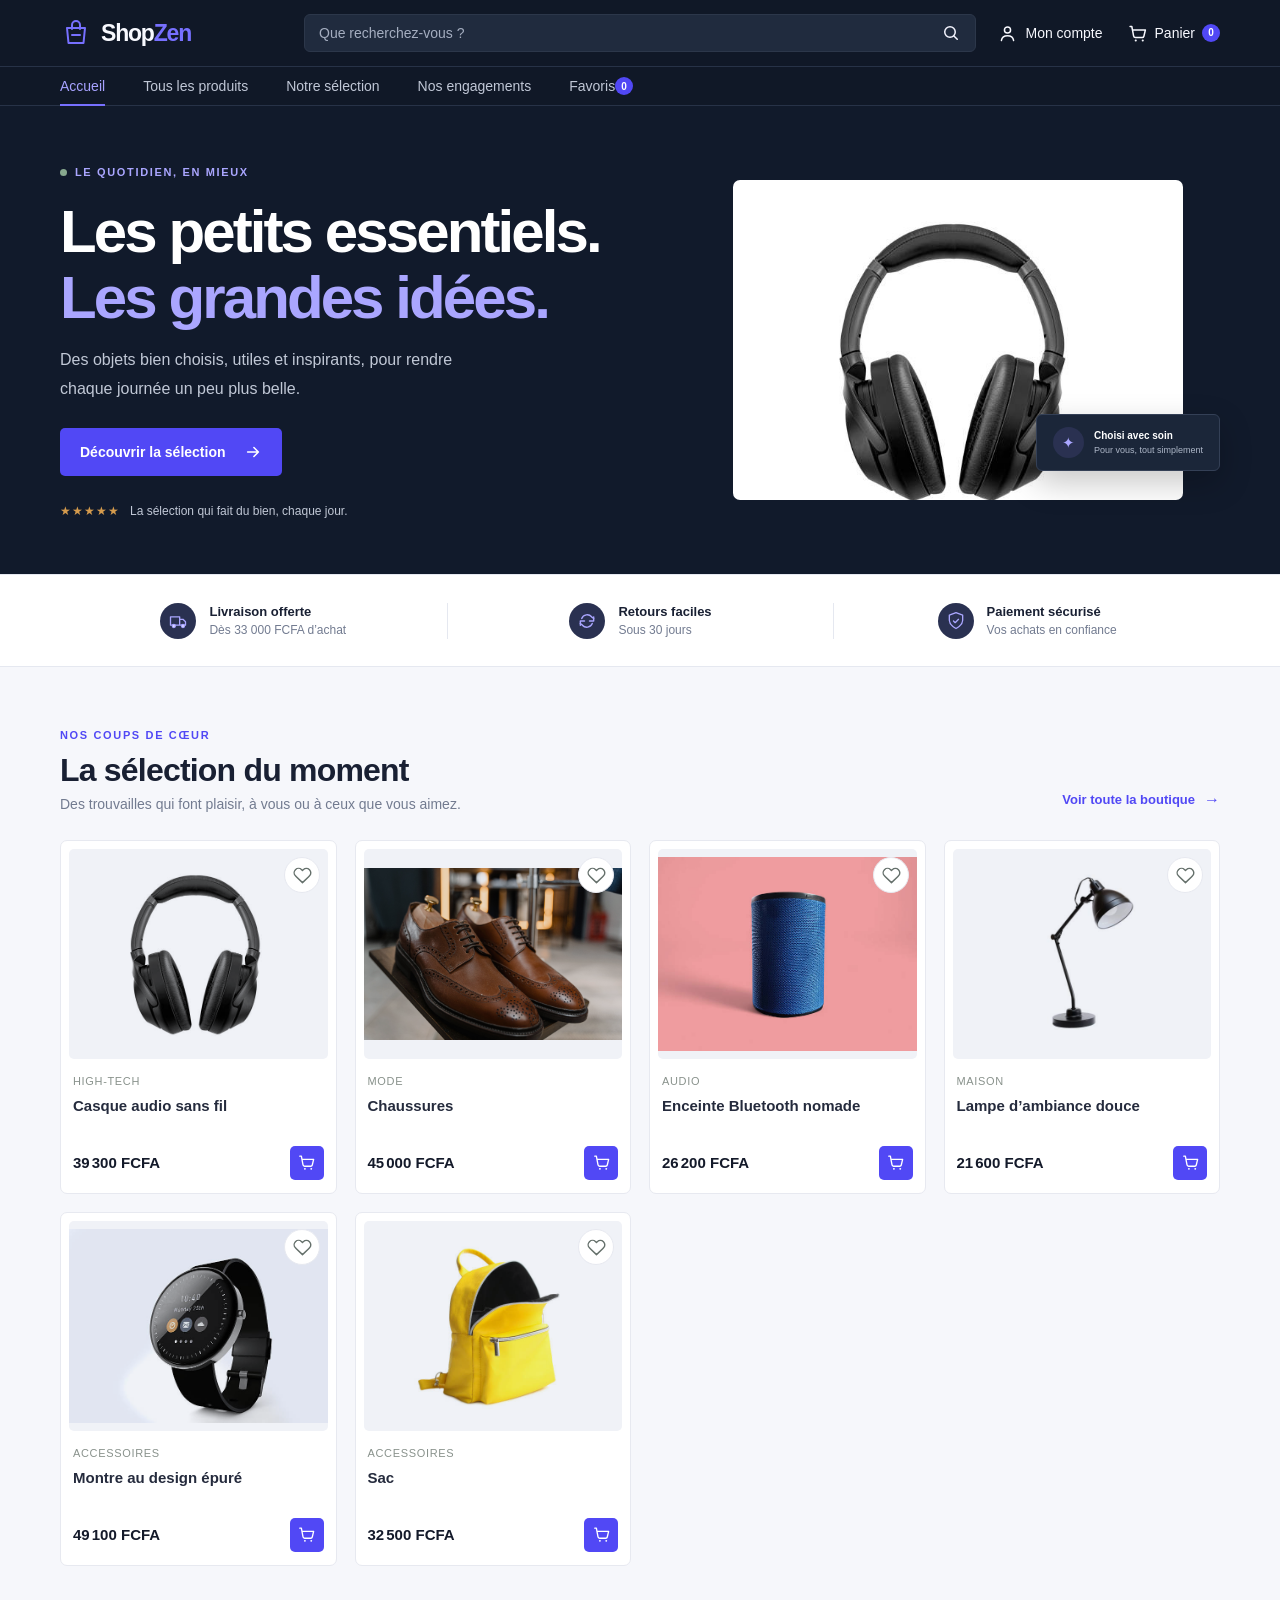
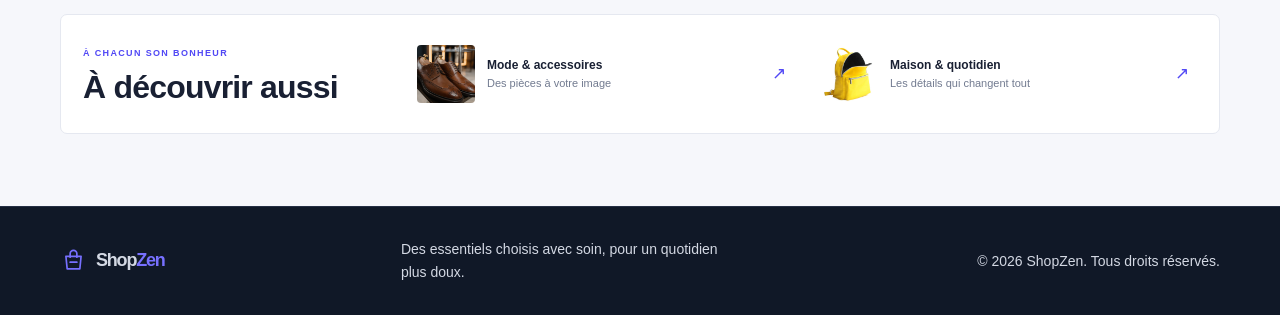
==== commit bee9d8a0: "ajout de bouton favoris et formulaire de paiement" ====
--- a/index.html
+++ b/index.html
@@ -134,6 +134,7 @@
           <a href="produits.html">Tous les produits</a>
           <a href="#selection">Notre sélection</a>
           <a href="#engagements">Nos engagements</a>
+          <a href="favoris.html">Favoris <span id="favorites-count" class="favorites-count">0</span></a>
         </div>
       </nav>
     </header>
@@ -373,6 +374,8 @@
     ></p>
     <!-- Charge le script qui affiche les produits dans la grille. -->
     <script src="js/produits.js"></script>
+    <script src="js/compteur-panier.js"></script>
+    <script src="js/favoris.js"></script>
     <script src="js/app.js"></script>
   </body>
 </html>
--- a/css/style.css
+++ b/css/style.css
@@ -1542,6 +1542,111 @@
 
 .category-card:hover {
   background: #f6f6ff;
+}
+
+.favorites-count {
+  min-width: 18px;
+  height: 18px;
+  display: inline-grid;
+  place-items: center;
+  padding-inline: 5px;
+  border-radius: 9px;
+  background: #5148f5;
+  color: #fff;
+  font-size: 10px;
+  font-weight: 700;
+}
+
+.product-card {
+  position: relative;
+}
+
+.favorite-toggle {
+  width: 36px;
+  height: 36px;
+  display: inline-grid;
+  place-items: center;
+  padding: 8px;
+  border: 1px solid #e7e9f0;
+  border-radius: 50%;
+  background: #fff;
+  color: #65706b;
+  cursor: pointer;
+  transition:
+    color 160ms ease,
+    background 160ms ease,
+    border-color 160ms ease;
+}
+
+.product-card > .favorite-toggle {
+  position: absolute;
+  z-index: 2;
+  top: 16px;
+  right: 16px;
+}
+
+.favorite-toggle svg {
+  width: 19px;
+  height: 19px;
+  fill: transparent;
+  stroke: currentColor;
+  stroke-width: 1.8;
+  stroke-linecap: round;
+  stroke-linejoin: round;
+}
+
+.favorite-toggle:hover,
+.favorite-toggle.is-favorite {
+  border-color: #5148f5;
+  color: #5148f5;
+}
+
+.favorite-toggle.is-favorite svg {
+  fill: currentColor;
+}
+
+.favorite-toggle:focus-visible {
+  outline: 2px solid #5148f5;
+  outline-offset: 3px;
+}
+
+.detail-favorite-toggle {
+  display: inline-flex;
+  width: auto;
+  gap: 8px;
+  margin: 18px 10px 0 0;
+  padding-inline: 12px;
+  border-radius: 4px;
+  font-size: 12px;
+}
+
+.detail-favorite-toggle + .button {
+  margin-top: 18px;
+}
+
+.favorites-page {
+  padding-bottom: 70px;
+}
+
+.favorites-page [hidden] {
+  display: none !important;
+}
+
+.favorites-empty {
+  padding: 48px 24px;
+  border: 1px solid var(--line);
+  border-radius: 6px;
+  background: #fcfcfa;
+  text-align: center;
+}
+
+.favorites-empty h2 {
+  margin: 12px 0 8px;
+}
+
+.favorites-empty p {
+  margin: 0;
+  color: var(--muted);
 }
 
 .catalog-page {
@@ -1931,6 +2036,319 @@
   margin-top: 10px;
 }
 
+.cart-continue-link {
+  display: block;
+  margin-top: 15px;
+  color: #5148f5;
+  font-size: 13px;
+  text-align: center;
+}
+
+.checkout-page {
+  min-height: 68vh;
+  padding-bottom: 70px;
+}
+
+.checkout-page [hidden] {
+  display: none !important;
+}
+
+.checkout-heading {
+  margin: 42px 0 28px;
+}
+
+.checkout-heading h1 {
+  margin: 9px 0;
+  font-size: clamp(29px, 4vw, 40px);
+  letter-spacing: -1.2px;
+}
+
+.checkout-heading p,
+.checkout-section-hint,
+.checkout-demo-note,
+.checkout-summary-note {
+  color: var(--muted);
+  font-size: 13px;
+  line-height: 1.65;
+}
+
+.checkout-heading p {
+  margin: 0;
+}
+
+.checkout-layout {
+  display: grid;
+  grid-template-columns: minmax(0, 1fr) 340px;
+  align-items: start;
+  gap: 30px;
+  margin-bottom: 50px;
+}
+
+.checkout-form {
+  display: grid;
+  gap: 20px;
+}
+
+.checkout-section {
+  min-width: 0;
+  margin: 0;
+  padding: 22px;
+  border: 1px solid var(--line);
+  border-radius: 7px;
+  background: #fff;
+}
+
+.checkout-section legend {
+  float: left;
+  width: 100%;
+  margin-bottom: 18px;
+  color: var(--ink);
+  font-size: 17px;
+  font-weight: 700;
+}
+
+.checkout-section legend + * {
+  clear: both;
+}
+
+.checkout-section legend span {
+  width: 26px;
+  height: 26px;
+  display: inline-grid;
+  place-items: center;
+  margin-right: 7px;
+  border-radius: 50%;
+  background: #eeefff;
+  color: #5148f5;
+  font-size: 12px;
+}
+
+.checkout-fields {
+  display: grid;
+  grid-template-columns: repeat(2, minmax(0, 1fr));
+  gap: 16px;
+}
+
+.checkout-field {
+  display: grid;
+  gap: 7px;
+}
+
+.checkout-field-full {
+  grid-column: 1 / -1;
+}
+
+.checkout-field label {
+  color: #333c4a;
+  font-size: 13px;
+  font-weight: 600;
+}
+
+.checkout-field label span {
+  color: var(--muted);
+  font-weight: 400;
+}
+
+.checkout-field input,
+.checkout-field textarea {
+  width: 100%;
+  min-height: 46px;
+  padding: 11px 13px;
+  border: 1px solid #e1e4eb;
+  border-radius: 5px;
+  outline: none;
+  background: #fff;
+  color: var(--ink);
+  font: inherit;
+  font-size: 14px;
+}
+
+.checkout-field textarea {
+  resize: vertical;
+}
+
+.checkout-field input:focus,
+.checkout-field textarea:focus {
+  border-color: #716af7;
+  box-shadow: 0 0 0 3px rgb(81 72 245 / 12%);
+}
+
+.checkout-section-hint {
+  clear: both;
+  margin: 0 0 14px;
+}
+
+.payment-options {
+  display: grid;
+  gap: 10px;
+}
+
+.payment-option {
+  display: flex;
+  align-items: flex-start;
+  gap: 11px;
+  padding: 14px;
+  border: 1px solid var(--line);
+  border-radius: 5px;
+  cursor: pointer;
+}
+
+.payment-option:has(input:checked) {
+  border-color: #716af7;
+  background: #f8f7ff;
+}
+
+.payment-option input {
+  width: 17px;
+  height: 17px;
+  flex: 0 0 17px;
+  margin: 2px 0 0;
+  accent-color: #5148f5;
+}
+
+.payment-option-copy {
+  display: grid;
+  gap: 4px;
+}
+
+.payment-option-copy strong {
+  font-size: 14px;
+}
+
+.payment-option-copy small {
+  color: var(--muted);
+  font-size: 12px;
+}
+
+.checkout-demo-note {
+  margin: 15px 0 0;
+  padding: 11px 13px;
+  border-radius: 5px;
+  background: #f4f5ff;
+  color: #5148a8;
+}
+
+.checkout-submit {
+  width: 100%;
+  min-height: 52px;
+  margin: 0;
+}
+
+.checkout-error {
+  margin: 0;
+  color: #b42318;
+  font-size: 13px;
+}
+
+.checkout-summary {
+  position: sticky;
+  top: 20px;
+  padding: 20px;
+  border: 1px solid var(--line);
+  border-radius: 7px;
+  background: #fff;
+}
+
+.checkout-summary h2 {
+  margin: 0 0 16px;
+  font-size: 18px;
+}
+
+.checkout-items {
+  display: grid;
+}
+
+.checkout-item {
+  display: grid;
+  grid-template-columns: 52px minmax(0, 1fr) auto;
+  align-items: center;
+  gap: 10px;
+  padding: 12px 0;
+  border-top: 1px solid var(--line);
+}
+
+.checkout-item img {
+  width: 52px;
+  height: 52px;
+  border-radius: 5px;
+  background: #f0f2f7;
+  object-fit: contain;
+}
+
+.checkout-item div {
+  display: grid;
+  gap: 4px;
+}
+
+.checkout-item strong,
+.checkout-item b {
+  font-size: 12px;
+}
+
+.checkout-item div span {
+  color: var(--muted);
+  font-size: 11px;
+}
+
+.checkout-item b {
+  text-align: right;
+}
+
+.checkout-total-row {
+  display: flex;
+  justify-content: space-between;
+  gap: 12px;
+  margin-top: 8px;
+  padding-top: 16px;
+  border-top: 1px solid var(--line);
+  font-size: 14px;
+}
+
+.checkout-total-row strong {
+  color: #252b3d;
+}
+
+.checkout-summary-note {
+  margin: 12px 0 0;
+  font-size: 11px;
+}
+
+.checkout-empty,
+.checkout-success {
+  max-width: 650px;
+  margin: 35px auto 70px;
+  padding: 42px 24px;
+  border: 1px solid var(--line);
+  border-radius: 7px;
+  background: #fcfcfa;
+  text-align: center;
+}
+
+.checkout-empty h2,
+.checkout-success h2 {
+  margin: 10px 0;
+}
+
+.checkout-empty p,
+.checkout-success p {
+  color: var(--muted);
+  font-size: 14px;
+  line-height: 1.6;
+}
+
+.checkout-success-icon {
+  width: 52px;
+  height: 52px;
+  display: grid;
+  place-items: center;
+  margin: 0 auto 15px;
+  border-radius: 50%;
+  background: #e8f5ed;
+  color: #24854d;
+  font-size: 27px;
+  font-weight: 700;
+}
+
 .site-footer {
   border-color: #252f44;
   background: #101827;
@@ -2015,6 +2433,15 @@
 
   .cart-layout {
     grid-template-columns: 1fr;
+  }
+
+  .checkout-layout {
+    grid-template-columns: 1fr;
+  }
+
+  .checkout-summary {
+    position: static;
+    grid-row: 1;
   }
 
   .cart-item {
@@ -2040,6 +2467,18 @@
   .cart-heading {
     align-items: flex-start;
   }
+
+  .checkout-fields {
+    grid-template-columns: 1fr;
+  }
+
+  .checkout-field-full {
+    grid-column: auto;
+  }
+
+  .checkout-section {
+    padding: 17px;
+  }
 }
 
 @media (min-width: 901px) {
@@ -2192,7 +2631,7 @@
 }
 
 @media (max-width: 900px) {
-  .header-link .cart-count-header {
+  .header-link span.cart-count-header {
     display: inline-grid;
   }
 }
